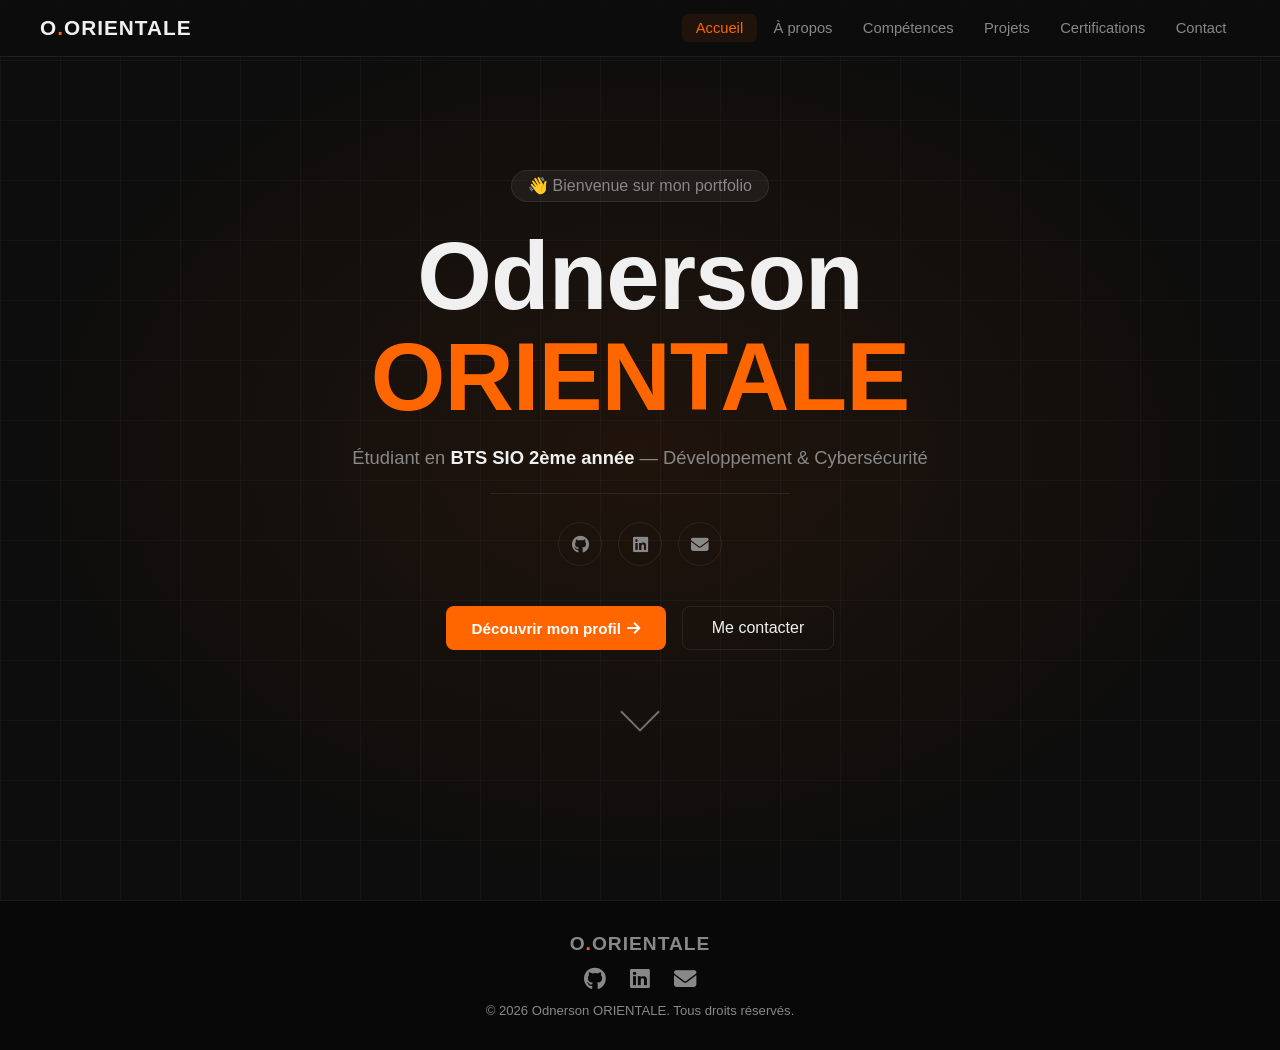
==== index.html @ 8d807c40 "Version-stable-11" ====
<!DOCTYPE html>
<html lang="fr">
<head>
  <meta charset="UTF-8">
  <meta name="viewport" content="width=device-width, initial-scale=1.0">
  <meta name="description" content="Odnerson ORIENTALE - Étudiant BTS SIO SLAM, passionné par le développement web et la cybersécurité.">
  <title>Odnerson ORIENTALE - Portfolio</title>
  <link rel="stylesheet" href="css/global.css">
  <link rel="stylesheet" href="css/index.css">
  <link rel="preconnect" href="https://fonts.googleapis.com">
  <link href="https://fonts.googleapis.com/css2?family=Syne:wght@400;700;800&family=DM+Sans:wght@300;400;500&display=swap" rel="stylesheet">
  <link rel="stylesheet" href="https://cdnjs.cloudflare.com/ajax/libs/font-awesome/6.5.0/css/all.min.css">
</head>
<body>

  <nav id="navbar">
    <a href="index.html" class="logo">O<span class="accent">.</span>ORIENTALE</a>
    <ul class="nav-links" id="nav-links">
      <li><a href="index.html">Accueil</a></li>
      <li><a href="about.html">À propos</a></li>
      <li><a href="skills.html">Compétences</a></li>
      <li><a href="projects.html">Projets</a></li>
      <li><a href="certifications.html">Certifications</a></li>
      <li><a href="contact.html">Contact</a></li>
    </ul>
    <button class="hamburger" id="hamburger" aria-label="Menu">
      <span></span><span></span><span></span>
    </button>
  </nav>

  <header id="home">
    <div class="hero-bg-grid"></div>
    <div class="hero-content">
      <p class="hero-tag animate-in delay-1">👋 Bienvenue sur mon portfolio</p>
      <h1 class="animate-in delay-3">Odnerson<br><span class="accent">ORIENTALE</span></h1>
      <p class="hero-sub animate-in delay-5">Étudiant en <strong>BTS SIO 2ème année</strong> — Développement &amp; Cybersécurité</p>
      <hr class="hero-hr animate-in delay-6">
      <div class="hero-socials animate-in delay-7">
        <a href="https://github.com/" target="_blank" aria-label="GitHub"><i class="fab fa-github"></i></a>
        <a href="https://linkedin.com/" target="_blank" aria-label="LinkedIn"><i class="fab fa-linkedin"></i></a>
        <a href="mailto:odnerson@email.com" aria-label="Email"><i class="fas fa-envelope"></i></a>
      </div>
      <div class="hero-cta animate-in delay-8">
        <a href="about.html" class="btn">Découvrir mon profil <i class="fas fa-arrow-right"></i></a>
        <a href="contact.html" class="btn-outline-hero">Me contacter</a>
      </div>
      <a href="about.html" class="scroll-indicator animate-in delay-10">
        <div class="scroll-arrow"></div>
      </a>
    </div>
  </header>

  <footer>
    <div class="footer-inner">
      <p class="footer-logo">O<span class="accent">.</span>ORIENTALE</p>
      <div class="footer-socials">
        <a href="https://github.com/odnr93" target="_blank" aria-label="GitHub"><i class="fab fa-github"></i></a>
        <a href="https://linkedin.com/" target="_blank" aria-label="LinkedIn"><i class="fab fa-linkedin"></i></a>
        <a href="mailto:odnersonorientale@gmail.com" aria-label="Email"><i class="fas fa-envelope"></i></a>
      </div>
      <p>&copy; 2026 Odnerson ORIENTALE. Tous droits réservés.</p>
    </div>
  </footer>

  <script src="js/script.js"></script>
</body>
</html>
---- css/global.css ----
/* =============================================
   GLOBAL.CSS — Aucune dépendance externe
   ============================================= */

:root {
  --accent: #ff6600;
  --accent-hover: #ff4500;
  --bg: #0d0d0d;
  --bg-card: #161616;
  --bg-card-hover: #1e1e1e;
  --text: #f0f0f0;
  --text-muted: #888;
  --border: rgba(255, 255, 255, 0.08);
  --radius: 12px;
  --transition: 0.3s ease;
}

*, *::before, *::after { margin: 0; padding: 0; box-sizing: border-box; }
html { scroll-behavior: smooth; }
body { font-family: 'Segoe UI', 'Helvetica Neue', Arial, sans-serif; color: var(--text); background: var(--bg); overflow-x: hidden; }
.accent { color: var(--accent); }

/* NAVBAR */
nav {
  position: fixed; width: 100%; top: 0; left: 0; z-index: 1000;
  display: flex; justify-content: space-between; align-items: center;
  padding: 1rem 2.5rem;
  background: rgba(13,13,13,0.97);
  border-bottom: 1px solid var(--border);
}
.logo { font-size: 1.3rem; font-weight: 800; text-decoration: none; color: var(--text); letter-spacing: 1px; }
.nav-links { list-style: none; display: flex; gap: 0.2rem; }
.nav-links li a {
  color: var(--text-muted); text-decoration: none; font-size: 0.92rem;
  font-weight: 500; padding: 0.4rem 0.85rem; border-radius: 6px;
  transition: color var(--transition), background var(--transition);
}
.nav-links li a:hover, .nav-links li a.active { color: var(--accent); background: rgba(255,102,0,0.08); }

/* HAMBURGER */
.hamburger { display: none; flex-direction: column; justify-content: space-between; width: 26px; height: 18px; background: none; border: none; cursor: pointer; padding: 0; }
.hamburger span { display: block; height: 2px; background: var(--text); border-radius: 2px; transition: all var(--transition); }
.hamburger.open span:nth-child(1) { transform: translateY(8px) rotate(45deg); }
.hamburger.open span:nth-child(2) { opacity: 0; }
.hamburger.open span:nth-child(3) { transform: translateY(-8px) rotate(-45deg); }

/* PAGE STRUCTURE */
.page-wrapper { padding-top: 70px; min-height: 100vh; }
.page-hero { padding: 4rem 2rem 2.5rem; max-width: 1100px; margin: 0 auto 3rem; border-bottom: 1px solid var(--border); }
.section-label { font-size: 0.75rem; font-weight: 700; letter-spacing: 3px; text-transform: uppercase; color: var(--accent); margin-bottom: 0.6rem; }
.page-hero h1 { font-size: clamp(2rem, 5vw, 3.2rem); font-weight: 800; line-height: 1.1; }
.section { padding: 2rem 2rem 5rem; max-width: 1100px; margin: 0 auto; }

/* SCROLL REVEAL */
.reveal { opacity: 0; transform: translateY(24px); transition: opacity 0.6s ease, transform 0.6s ease; }
.reveal.visible { opacity: 1; transform: translateY(0); }

/* BOUTONS */
.btn {
  display: inline-flex; align-items: center; gap: 0.4rem;
  background: var(--accent); color: #fff; padding: 0.7rem 1.6rem;
  border: none; border-radius: 8px; font-size: 0.95rem; font-weight: 600;
  text-decoration: none; cursor: pointer;
  transition: background var(--transition), transform var(--transition);
}
.btn:hover { background: var(--accent-hover); transform: translateY(-2px); }

/* FOOTER */
footer { background: #080808; border-top: 1px solid var(--border); padding: 2rem; text-align: center; }
.footer-inner { max-width: 600px; margin: 0 auto; display: flex; flex-direction: column; align-items: center; gap: 0.8rem; }
.footer-logo { font-size: 1.2rem; font-weight: 800; letter-spacing: 1px; }
.footer-socials { display: flex; gap: 1.5rem; }
.footer-socials a { color: var(--text-muted); font-size: 1.4rem; text-decoration: none; transition: color var(--transition); }
.footer-socials a:hover { color: var(--accent); }
footer p { color: var(--text-muted); font-size: 0.82rem; }

/* RESPONSIVE */
@media (max-width: 768px) {
  nav { padding: 0.9rem 1.2rem; }
  .hamburger { display: flex; }
  .nav-links { display: none; position: absolute; top: 100%; left: 0; width: 100%; flex-direction: column; background: rgba(13,13,13,0.98); border-top: 1px solid var(--border); padding: 0.8rem 0; gap: 0; }
  .nav-links.open { display: flex; }
  .nav-links li a { display: block; padding: 0.75rem 1.5rem; border-radius: 0; font-size: 1rem; }
  .section { padding: 1.5rem 1.2rem 3rem; }
  .page-hero { padding: 3rem 1.2rem 2rem; }
}

/* ===== ICONES DE REMPLACEMENT (sans Font Awesome) ===== */
.icon {
  display: inline-block;
  font-style: normal;
  font-size: 1em;
  line-height: 1;
}

.icon-card {
  display: inline-flex;
  align-items: center;
  justify-content: center;
  width: 44px;
  height: 44px;
  background: rgba(255, 102, 0, 0.12);
  border: 1px solid rgba(255, 102, 0, 0.25);
  border-radius: 10px;
  font-size: 1rem;
  font-weight: 700;
  color: var(--accent);
  margin-bottom: 0.8rem;
}

.icon-social {
  display: inline-flex;
  align-items: center;
  justify-content: center;
  width: 38px;
  height: 38px;
  border-radius: 50%;
  border: 1px solid var(--border);
  font-size: 0.75rem;
  font-weight: 700;
  color: var(--text-muted);
  text-decoration: none;
  transition: all var(--transition);
  letter-spacing: 0;
}

a:has(.icon-social):hover .icon-social,
.footer-socials a:hover .icon-social {
  border-color: var(--accent);
  color: var(--accent);
}

.hero-socials a,
.footer-socials a {
  display: inline-flex;
  align-items: center;
  justify-content: center;
  text-decoration: none;
  transition: transform var(--transition);
}

.hero-socials a:hover,
.footer-socials a:hover {
  transform: translateY(-3px);
}

/* ===== NAVIGATION PRÉCÉDENT / SUIVANT ===== */
.page-nav {
  display: flex;
  justify-content: space-between;
  align-items: center;
  max-width: 1100px;
  margin: 0 auto;
  padding: 2rem 2rem 4rem;
  gap: 1rem;
}

.page-nav a {
  display: inline-flex;
  align-items: center;
  gap: 0.6rem;
  padding: 0.75rem 1.6rem;
  border-radius: 8px;
  font-family: var(--font-body);
  font-size: 0.95rem;
  font-weight: 500;
  text-decoration: none;
  border: 1px solid var(--border);
  color: var(--text-muted);
  background: var(--bg-card);
  transition: all var(--transition);
}

.page-nav a:hover {
  border-color: var(--accent);
  color: var(--accent);
  background: rgba(255, 102, 0, 0.05);
  transform: translateY(-2px);
}

.page-nav a.nav-next {
  margin-left: auto;
}

.page-nav a.nav-prev {
  margin-right: auto;
}

/* Placeholder invisible pour aligner quand un seul bouton */
.page-nav-spacer {
  flex: 1;
}
---- css/index.css ----
/* =============================================
   INDEX.CSS — Page d'accueil / Hero
   ============================================= */

header#home {
  position: relative;
  display: flex;
  justify-content: center;
  align-items: center;
  min-height: 100vh;
  background: url('background.jpg') no-repeat center center / cover;
  text-align: center;
  overflow: hidden;
}

header#home::before {
  content: '';
  position: absolute;
  inset: 0;
  background: radial-gradient(ellipse at center, rgba(255, 102, 0, 0.08) 0%, rgba(13, 13, 13, 0.88) 70%);
}

/* Grille de fond */
.hero-bg-grid {
  position: absolute;
  inset: 0;
  background-image:
    linear-gradient(rgba(255, 255, 255, 0.03) 1px, transparent 1px),
    linear-gradient(90deg, rgba(255, 255, 255, 0.03) 1px, transparent 1px);
  background-size: 60px 60px;
  pointer-events: none;
}

.hero-content {
  position: relative;
  z-index: 1;
  padding: 2rem;
}

/* Tag d'introduction */
.hero-tag {
  display: inline-block;
  font-size: 1rem;
  color: var(--text-muted);
  background: rgba(255, 255, 255, 0.05);
  border: 1px solid var(--border);
  padding: 0.35rem 1rem;
  border-radius: 50px;
  margin-bottom: 1.5rem;
}

/* Titre principal */
.hero-content h1 {
  font-family: var(--font-display);
  font-size: clamp(3rem, 9vw, 6rem);
  font-weight: 800;
  line-height: 1.05;
  letter-spacing: -1px;
  margin-bottom: 1.2rem;
}

.hero-sub {
  font-size: 1.15rem;
  color: var(--text-muted);
  margin-bottom: 1.5rem;
}

.hero-sub strong {
  color: var(--text);
}

.hero-hr {
  border: none;
  border-top: 1px solid var(--border);
  max-width: 300px;
  margin: 0 auto 1.8rem;
}

/* Icônes réseaux sociaux */
.hero-socials {
  display: flex;
  justify-content: center;
  gap: 1rem;
  margin-bottom: 2.5rem;
}

.hero-socials a {
  display: flex;
  align-items: center;
  justify-content: center;
  width: 44px;
  height: 44px;
  border-radius: 50%;
  border: 1px solid var(--border);
  color: var(--text-muted);
  font-size: 1.1rem;
  text-decoration: none;
  transition: all var(--transition);
}

.hero-socials a:hover {
  border-color: var(--accent);
  color: var(--accent);
  transform: translateY(-3px);
}

/* Boutons CTA */
.hero-cta {
  display: flex;
  justify-content: center;
  gap: 1rem;
  margin-bottom: 3rem;
  flex-wrap: wrap;
}

.btn-outline-hero {
  display: inline-flex;
  align-items: center;
  gap: 0.5rem;
  background: transparent;
  color: var(--text);
  padding: 0.75rem 1.8rem;
  border: 1px solid var(--border);
  border-radius: 8px;
  font-size: 1rem;
  font-weight: 500;
  font-family: var(--font-body);
  text-decoration: none;
  transition: all var(--transition);
}

.btn-outline-hero:hover {
  border-color: var(--accent);
  color: var(--accent);
}

/* Flèche de scroll */
.scroll-indicator {
  display: inline-flex;
  justify-content: center;
  align-items: center;
  cursor: pointer;
  text-decoration: none;
}

.scroll-arrow {
  width: 28px;
  height: 28px;
  border-right: 2px solid rgba(255, 255, 255, 0.4);
  border-bottom: 2px solid rgba(255, 255, 255, 0.4);
  transform: rotate(45deg);
  animation: bounce 1.5s infinite;
}

@keyframes bounce {
  0%   { transform: translateY(0) rotate(45deg); }
  50%  { transform: translateY(10px) rotate(45deg); }
  100% { transform: translateY(0) rotate(45deg); }
}

/* Animations d'entrée */
.animate-in {
  opacity: 0;
  transform: translateY(20px);
  animation: fadeUp 0.7s forwards;
}

@keyframes fadeUp {
  to { opacity: 1; transform: translateY(0); }
}

/* ===== RESPONSIVE ===== */
@media (max-width: 480px) {
  .hero-content h1 { font-size: 2.5rem; }
  .hero-cta { flex-direction: column; align-items: center; }
}

/* ===== ANIMATION DELAYS ===== */
.delay-1  { animation-delay: 0.1s; }
.delay-3  { animation-delay: 0.3s; }
.delay-5  { animation-delay: 0.5s; }
.delay-6  { animation-delay: 0.6s; }
.delay-7  { animation-delay: 0.7s; }
.delay-8  { animation-delay: 0.8s; }
.delay-10 { animation-delay: 1.0s; }
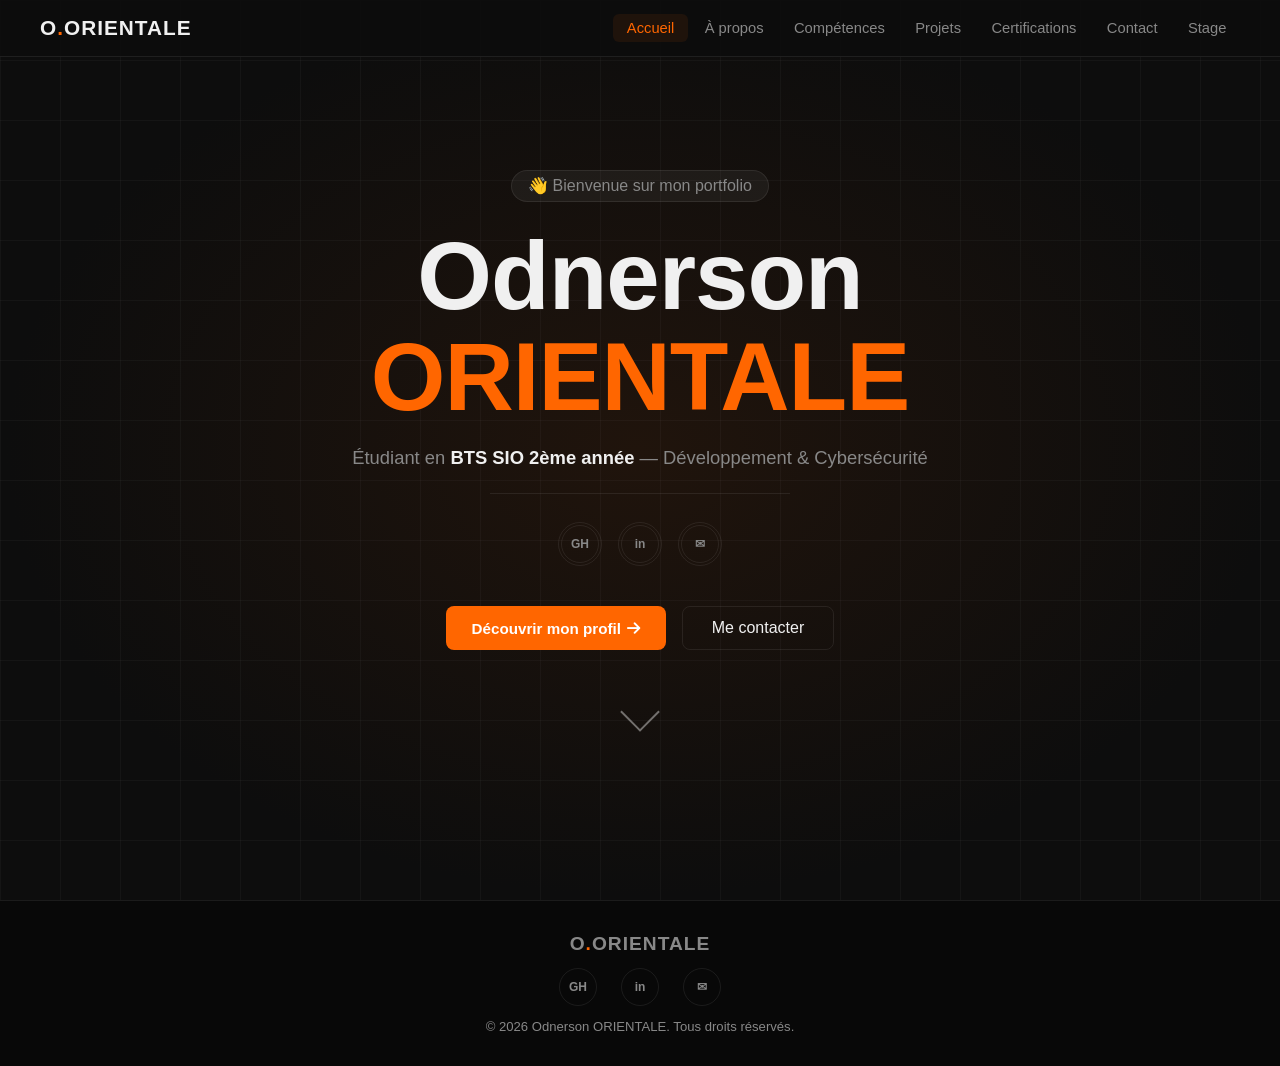
==== commit d808b941: "version-1" ====
--- a/index.html
+++ b/index.html
@@ -22,6 +22,7 @@
       <li><a href="projects.html">Projets</a></li>
       <li><a href="certifications.html">Certifications</a></li>
       <li><a href="contact.html">Contact</a></li>
+      <li><a href="stage.html">Stage</a></li>
     </ul>
     <button class="hamburger" id="hamburger" aria-label="Menu">
       <span></span><span></span><span></span>
@@ -36,9 +37,9 @@
       <p class="hero-sub animate-in delay-5">Étudiant en <strong>BTS SIO 2ème année</strong> — Développement &amp; Cybersécurité</p>
       <hr class="hero-hr animate-in delay-6">
       <div class="hero-socials animate-in delay-7">
-        <a href="https://github.com/" target="_blank" aria-label="GitHub"><i class="fab fa-github"></i></a>
-        <a href="https://linkedin.com/" target="_blank" aria-label="LinkedIn"><i class="fab fa-linkedin"></i></a>
-        <a href="mailto:odnerson@email.com" aria-label="Email"><i class="fas fa-envelope"></i></a>
+        <a href="https://github.com/odnr93" target="_blank" aria-label="GitHub"><span class="icon-social">GH</span></a>
+        <a href="https://www.linkedin.com/in/odnerson-orientale-b3405135a/" target="_blank" aria-label="LinkedIn"><span class="icon-social">in</span></a>
+        <a href="mailto:odnersonorientale@gmail.com" aria-label="Email"><span class="icon-social">✉</span></a>
       </div>
       <div class="hero-cta animate-in delay-8">
         <a href="about.html" class="btn">Découvrir mon profil <i class="fas fa-arrow-right"></i></a>
@@ -54,9 +55,9 @@
     <div class="footer-inner">
       <p class="footer-logo">O<span class="accent">.</span>ORIENTALE</p>
       <div class="footer-socials">
-        <a href="https://github.com/odnr93" target="_blank" aria-label="GitHub"><i class="fab fa-github"></i></a>
-        <a href="https://linkedin.com/" target="_blank" aria-label="LinkedIn"><i class="fab fa-linkedin"></i></a>
-        <a href="mailto:odnersonorientale@gmail.com" aria-label="Email"><i class="fas fa-envelope"></i></a>
+        <a href="https://github.com/odnr93" target="_blank" aria-label="GitHub"><span class="icon-social">GH</span></a>
+        <a href="https://www.linkedin.com/in/odnerson-orientale-b3405135a/" target="_blank" aria-label="LinkedIn"><span class="icon-social">in</span></a>
+        <a href="mailto:odnersonorientale@gmail.com" aria-label="Email"><span class="icon-social">✉</span></a>
       </div>
       <p>&copy; 2026 Odnerson ORIENTALE. Tous droits réservés.</p>
     </div>
--- a/css/global.css
+++ b/css/global.css
@@ -54,6 +54,9 @@
 /* SCROLL REVEAL */
 .reveal { opacity: 0; transform: translateY(24px); transition: opacity 0.6s ease, transform 0.6s ease; }
 .reveal.visible { opacity: 1; transform: translateY(0); }
+
+/* Fallback si JS ne s'exécute pas */
+.no-js .reveal { opacity: 1; transform: none; }
 
 /* BOUTONS */
 .btn {
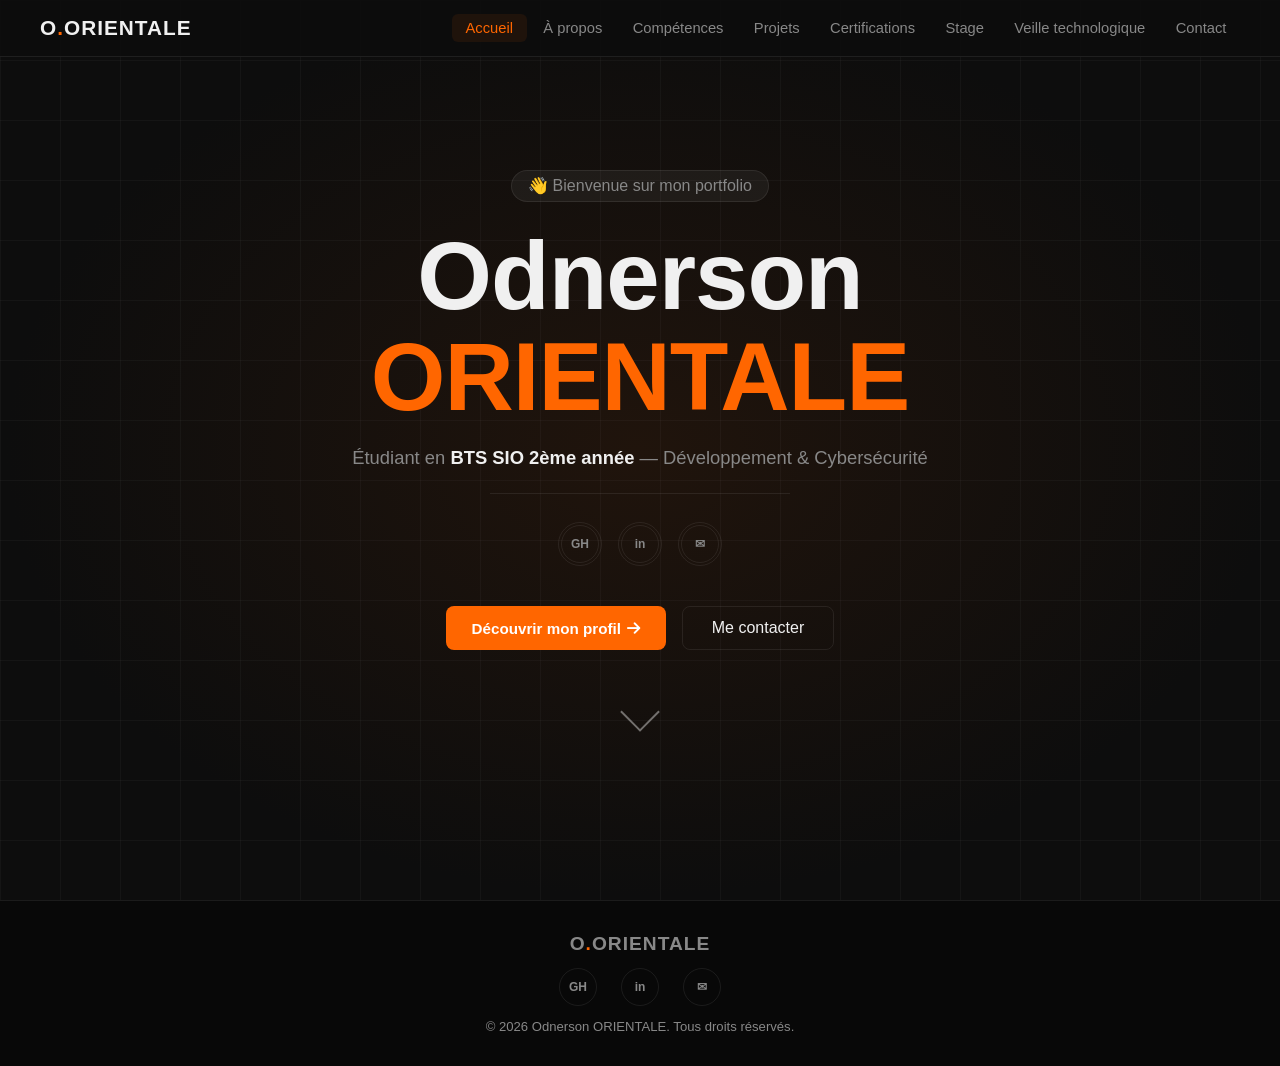
==== commit cbf50188: "version stable 2" ====
--- a/index.html
+++ b/index.html
@@ -21,8 +21,9 @@
       <li><a href="skills.html">Compétences</a></li>
       <li><a href="projects.html">Projets</a></li>
       <li><a href="certifications.html">Certifications</a></li>
+      <li><a href="stage.html">Stage</a></li>
+      <li><a href="veille-technologique.html">Veille technologique</a></li>
       <li><a href="contact.html">Contact</a></li>
-      <li><a href="stage.html">Stage</a></li>
     </ul>
     <button class="hamburger" id="hamburger" aria-label="Menu">
       <span></span><span></span><span></span>
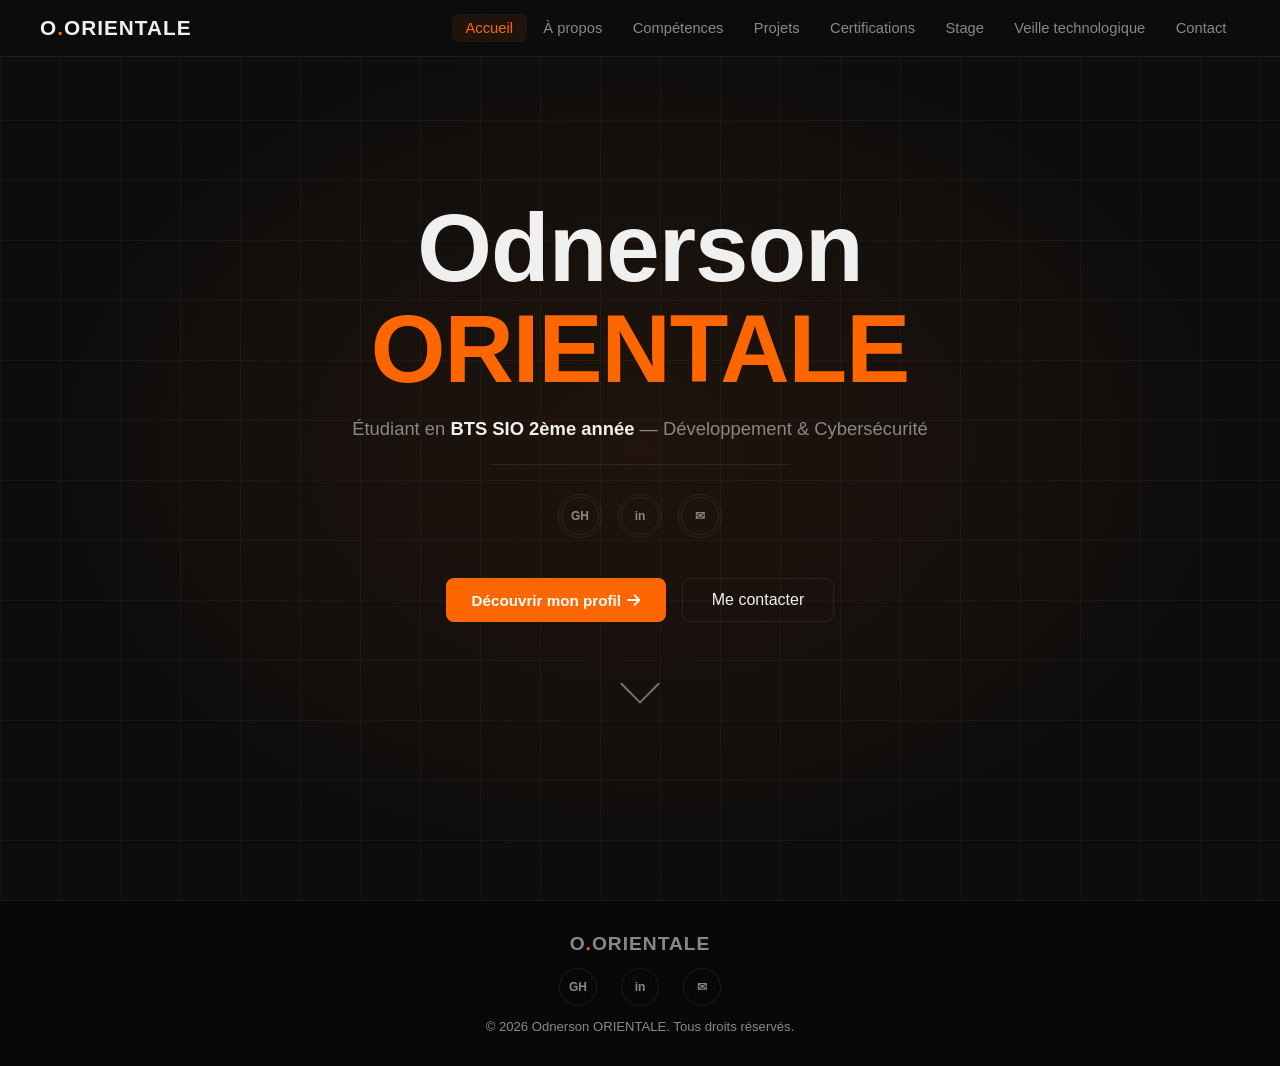
==== commit 690fd77e: "version semi finale" ====
--- a/index.html
+++ b/index.html
@@ -33,7 +33,6 @@
   <header id="home">
     <div class="hero-bg-grid"></div>
     <div class="hero-content">
-      <p class="hero-tag animate-in delay-1">👋 Bienvenue sur mon portfolio</p>
       <h1 class="animate-in delay-3">Odnerson<br><span class="accent">ORIENTALE</span></h1>
       <p class="hero-sub animate-in delay-5">Étudiant en <strong>BTS SIO 2ème année</strong> — Développement &amp; Cybersécurité</p>
       <hr class="hero-hr animate-in delay-6">
